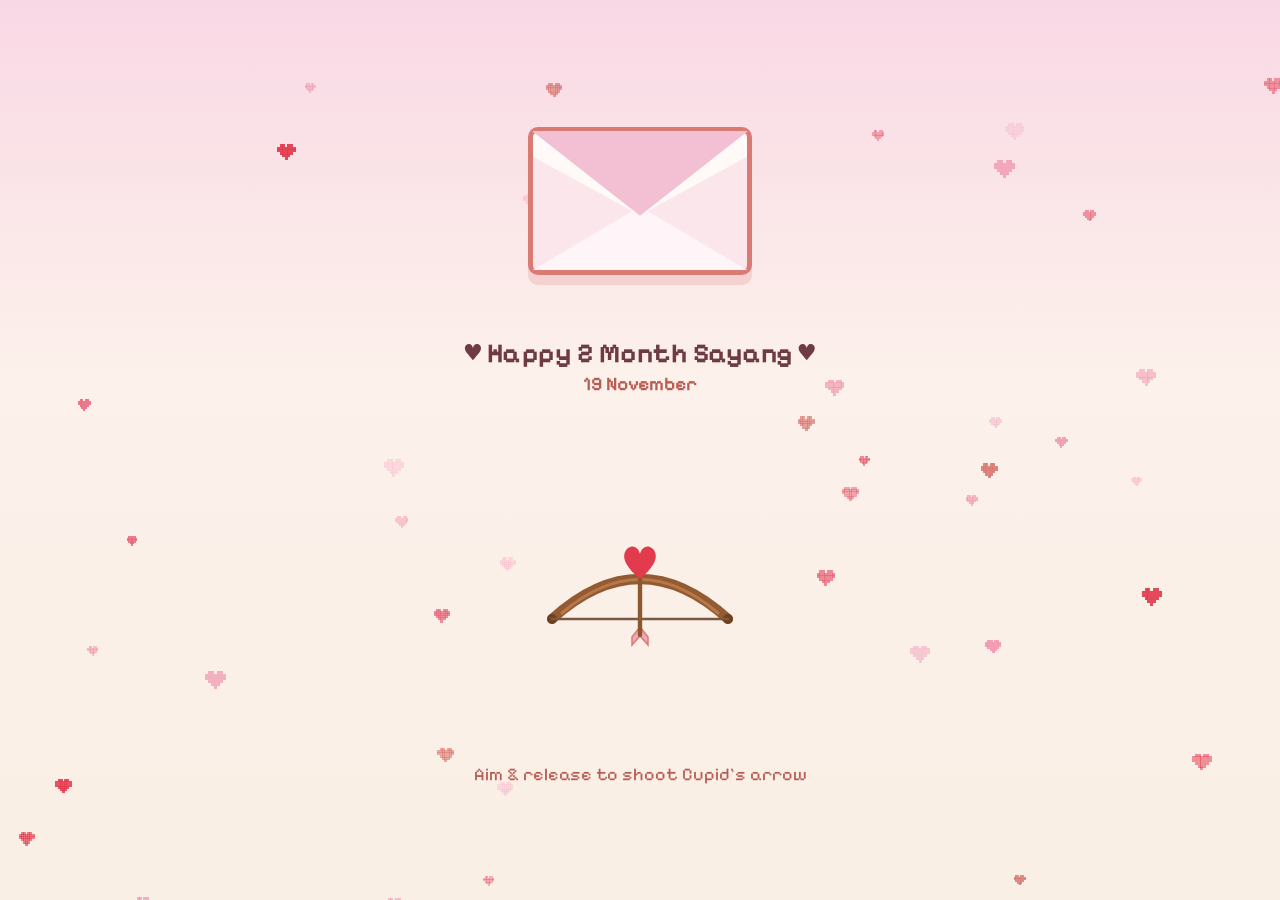
==== index.html @ 375044bc "Rename Love.html to index.html" ====
<!DOCTYPE html>
<html lang="id">
<head>
  <meta charset="UTF-8" />
  <meta name="viewport" content="width=device-width, initial-scale=1.0" />
  <link rel="icon" href="love.png" />
  <title>Happy 2 Month Anniversary</title>
  <link rel="preconnect" href="https://fonts.googleapis.com" />
  <link rel="preconnect" href="https://fonts.gstatic.com" crossorigin />
  <link href="https://fonts.googleapis.com/css2?family=Pixelify+Sans:wght@500;600;700&family=VT323&display=swap" rel="stylesheet" />
  <link rel="stylesheet" href="style.css" />
</head>
<body>
  <!-- Kanvas Hujan Ambient Love dari Atas ke Bawah -->
  <canvas id="heartRainCanvas"></canvas>

  <!-- =====================================================================
       SCENE 1: AMPLOP & PANAH CUPID (FOTO 1)
       ===================================================================== -->
  <main id="sceneCupid" class="scene active">
    <div class="cupid-container">
      <!-- Amplop Pink Retro -->
      <div id="envelopeWrap" class="envelope-wrap" aria-label="Surat Anniversary">
        <div class="envelope-box">
          <div class="envelope-flap" id="envelopeFlap"></div>
          <div class="envelope-pocket-left"></div>
          <div class="envelope-pocket-right"></div>
          <div class="envelope-pocket-bottom"></div>

          <!-- Panah Love yang Menancap di Tengah Amplop Saat Kena -->
          <div id="stuckArrow" class="stuck-arrow" aria-hidden="true">
            <svg width="44" height="58" viewBox="0 0 44 58" overflow="visible">
              <rect x="20" y="24" width="4" height="30" rx="2" fill="#8d5730" />
              <path d="M22 28 C12 20, 6 12, 13 6 C17 3, 21 6, 22 10 C23 6, 27 3, 31 6 C38 12, 32 20, 22 28 Z" fill="#e23b4e" />
            </svg>
          </div>
        </div>
      </div>

      <!-- Teks Bersih Tanpa Kotak Background Putih -->
      <div class="envelope-caption">
        <p class="title-main">♥ Happy 2 Month Sayang ♥</p>
        <p class="title-date">19 November</p>
      </div>

      <!-- Area Busur & Panah Cupid (Lengkungan Kayu di Atas, Senar di Bawah) -->
      <div id="bowStage" class="bow-stage" role="button" tabindex="0" aria-label="Tarik dan lepaskan panah Cupid">
        <svg id="cupidSvg" width="260" height="230" viewBox="0 0 260 230" overflow="visible">
          <!-- Lengkungan Kayu Busur Menghadap ke Atas (∩) -->
          <path
            id="bowWood"
            d="M 42 155 Q 130 75 218 155"
            fill="none"
            stroke="#945b32"
            stroke-width="10"
            stroke-linecap="round"
          />
          <!-- Highlight Kayu Halus -->
          <path
            id="bowWoodHighlight"
            d="M 52 149 Q 130 82 208 149"
            fill="none"
            stroke="#b67849"
            stroke-width="3"
            stroke-linecap="round"
          />
          <!-- Ujung Pengait Tali Busur -->
          <circle id="tipLeft" cx="42" cy="155" r="5" fill="#6f4120" />
          <circle id="tipRight" cx="218" cy="155" r="5" fill="#6f4120" />

          <!-- Senar / Tali Busur di Bagian Bawah -->
          <path
            id="bowString"
            d="M 42 155 Q 130 155 218 155"
            fill="none"
            stroke="#7b5843"
            stroke-width="2.5"
            stroke-linecap="round"
          />

          <!-- Anak Panah Berujung Love Merah Utuh Menghadap ke Atas -->
          <g id="arrowGroup" transform="translate(130, 125)">
            <!-- Bulu Ekor Panah -->
            <path d="M -8 48 L 0 38 L 8 48 L 8 56 L 0 47 L -8 56 Z" fill="#f3a6b8" stroke="#d97b73" stroke-width="1.5" />
            <!-- Batang Kayu Panah -->
            <rect x="-2.2" y="-18" width="4.4" height="66" rx="2" fill="#8d5730" />
            <!-- Ujung Panah Bentuk Love Merah Utuh (Tidak Terpotong) -->
            <path
              d="M 0 -10 C -13 -21, -21 -33, -12 -41 C -7 -45, -1 -41, 0 -35 C 1 -41, 7 -45, 12 -41 C 21 -33, 13 -21, 0 -10 Z"
              fill="#e23b4e"
            />
          </g>
        </svg>
      </div>

      <p class="aim-hint">Aim &amp; release to shoot Cupid's arrow</p>
    </div>
  </main>

  <!-- =====================================================================
       SCENE 2: JENDELA RETRO KUCING PIXEL & YES/NO (FOTO 2)
       ===================================================================== -->
  <section id="sceneWindow" class="scene hidden" aria-hidden="true">
    <div class="retro-window">
      <!-- Titlebar Window -->
      <div class="window-titlebar">
        <span class="window-title">LOVE</span>
        <div class="window-controls" aria-hidden="true">
          <span class="win-btn">_</span>
          <span class="win-btn">□</span>
          <span class="win-btn">×</span>
        </div>
      </div>

      <!-- Sub-bar Hati -->
      <div class="window-subbar" aria-hidden="true">
        <span>♥</span>
        <span class="dot">▪</span>
        <span>♥</span>
        <span class="dot">▪</span>
        <span>♥</span>
      </div>

      <!-- Area Pink Gingham -->
      <div id="ginghamArea" class="window-body">
        <!-- Tampilan Pertanyaan + Kucing Pixel + Tombol YES / NO -->
        <div id="questionView" class="question-view">
          <h1 class="question-text">Happy 2 month, my love ♡<br />Still love me?</h1>

          <!-- Kucing Hitam Pixel Memegang Love -->
          <div class="cat-stage">
            <canvas id="pixelCatCanvas" width="170" height="145"></canvas>
          </div>

          <!-- Area Tombol YES & NO Berdampingan -->
          <div id="buttonArena" class="button-arena">
            <button id="yesBtn" type="button" class="retro-btn btn-yes">YES</button>
            <button id="noBtn" type="button" class="retro-btn btn-no">NO</button>
          </div>
        </div>

        <!-- Tampilan Video Perayaan Saat Tombol YES Dipilih -->
        <div id="celebrationView" class="celebration-view hidden">
          <h2 class="celeb-title">Yippeeee! ♥ Happy 2 Months sayangggg!</h2>
          <p class="celeb-subtitle">Forever with kinannnn ♡</p>

          <div class="video-frame">
            <!-- ============================================================
                 MASUKKAN VIDEO KAMU DI BAWAH INI!
                 Ganti bagian src="" dengan nama file video kamu
                 (contoh: src="video-anniversary.mp4") atau URL video kamu.
                 ============================================================ -->
            <video id="anniversaryVideo" src="video.mov" controls playsinline></video>

            <!-- Pesan otomatis hilang jika atribut src="" di atas sudah diisi -->
            <div id="videoPlaceholderMsg" class="video-placeholder">
              <p>♥ Tempat Video Spesial Kita ♥</p>
              <span>Isi <code>src="..."</code> pada tag <code>&lt;video&gt;</code> di file <code>index.html</code> untuk menampilkan videomu.</span>
            </div>
          </div>
        </div>
      </div>
    </div>
  </section>

  <script src="script.js"></script>
</body>
</html>
---- style.css ----
/* =====================================================================
   CHECKPOINT v1 (SAVED VERSION - HUMAN TOUCH EDITION) — CSS
   ===================================================================== */
:root {
  --coral: #d97b73;
  --coral-dark: #b95c54;
  --red: #e23b4e;
  --pink-soft: #f6c7d8;
  --pink-flap: #f3bfd3;
  --cream: #fdf5ec;
  --white-warm: #fffaf7;
  --text-brown: #6f3b43;
}

* {
  box-sizing: border-box;
  margin: 0;
  padding: 0;
  user-select: none;
  -webkit-tap-highlight-color: transparent;
}

html,
body {
  width: 100%;
  height: 100%;
  overflow: hidden;
  font-family: "Pixelify Sans", "VT323", monospace;
  color: var(--text-brown);
  background: linear-gradient(180deg, #f9d8e5 0%, #fcf1eb 42%, #f9efe4 100%);
}

/* Kanvas Hujan Love Ambient (Atas ke Bawah) */
#heartRainCanvas {
  position: fixed;
  inset: 0;
  width: 100%;
  height: 100%;
  pointer-events: none;
  z-index: 1;
}

/* Pengaturan Scene */
.scene {
  position: fixed;
  inset: 0;
  display: flex;
  align-items: center;
  justify-content: center;
  z-index: 2;
  padding: 16px;
  transition: opacity 0.55s ease, transform 0.55s ease;
}

.scene.hidden {
  opacity: 0;
  pointer-events: none;
  transform: scale(0.96);
}

.scene.active {
  opacity: 1;
  pointer-events: auto;
  transform: scale(1);
}

/* =====================================================================
   SCENE 1: AMPLOP & PANAH CUPID
   ===================================================================== */
.cupid-container {
  width: 100%;
  max-width: 420px;
  display: flex;
  flex-direction: column;
  align-items: center;
  justify-content: space-between;
  height: min(92vh, 690px);
  padding: 14px 0 10px;
}

.envelope-wrap {
  position: relative;
  margin-top: 8px;
  transition: transform 0.25s cubic-bezier(0.34, 1.56, 0.64, 1);
}

.envelope-wrap.hit-bounce {
  transform: scale(1.07) rotate(-1.5deg);
}

.envelope-box {
  position: relative;
  width: 224px;
  height: 148px;
  background: var(--white-warm);
  border: 5px solid var(--coral);
  border-radius: 10px;
  box-shadow: 0 10px 0 rgba(217, 123, 115, 0.22);
  overflow: visible;
}

/* Tutup Segitiga Atas Amplop */
.envelope-flap {
  position: absolute;
  top: -1px;
  left: -1px;
  width: 216px;
  height: 92px;
  background: var(--pink-flap);
  clip-path: polygon(0 0, 100% 0, 50% 92%);
  transform-origin: top center;
  transition: transform 0.65s cubic-bezier(0.34, 1.56, 0.64, 1);
  z-index: 3;
}

.envelope-flap.open {
  transform: rotateX(180deg);
  z-index: 0;
}

/* Lipatan Samping & Bawah Amplop */
.envelope-pocket-left {
  position: absolute;
  inset: 0;
  background: rgba(243, 191, 211, 0.35);
  clip-path: polygon(0 18%, 52% 62%, 0 100%);
  z-index: 2;
}

.envelope-pocket-right {
  position: absolute;
  inset: 0;
  background: rgba(243, 191, 211, 0.35);
  clip-path: polygon(100% 18%, 48% 62%, 100% 100%);
  z-index: 2;
}

.envelope-pocket-bottom {
  position: absolute;
  inset: 0;
  border-top: 2px solid rgba(217, 123, 115, 0.45);
  clip-path: polygon(0 100%, 50% 54%, 100% 100%);
  background: #fff4f7;
  z-index: 2;
}

/* Panah Menancap di Tengah Amplop */
.stuck-arrow {
  position: absolute;
  left: 50%;
  top: 52%;
  transform: translate(-50%, -50%) scale(0);
  opacity: 0;
  z-index: 5;
  pointer-events: none;
  transition: transform 0.28s cubic-bezier(0.34, 1.56, 0.64, 1), opacity 0.15s ease;
}

.stuck-arrow.visible {
  transform: translate(-50%, -50%) scale(1);
  opacity: 1;
}

/* Teks Ucapan Bersih Tanpa Kotak Background Putih */
.envelope-caption {
  text-align: center;
  background: transparent;
  margin-top: -8px;
}

.title-main {
  font-size: clamp(1.35rem, 4.8vw, 1.7rem);
  font-weight: 700;
  color: var(--text-brown);
  letter-spacing: 0.5px;
  background: transparent;
}

.title-date {
  font-size: clamp(1rem, 3.6vw, 1.2rem);
  font-weight: 600;
  color: var(--coral-dark);
  margin-top: 2px;
  background: transparent;
}

/* Busur & Panah Cupid */
.bow-stage {
  position: relative;
  width: 260px;
  height: 230px;
  display: flex;
  align-items: center;
  justify-content: center;
  cursor: grab;
  touch-action: none;
  overflow: visible;
}

.bow-stage:active {
  cursor: grabbing;
}

#cupidSvg {
  overflow: visible;
}

.aim-hint {
  font-size: clamp(0.95rem, 3.5vw, 1.12rem);
  color: var(--coral-dark);
  text-align: center;
  background: transparent;
  animation: gentlePulse 2.2s ease-in-out infinite;
}

@keyframes gentlePulse {
  0%, 100% {
    opacity: 0.72;
    transform: translateY(0);
  }
  50% {
    opacity: 1;
    transform: translateY(-2px);
  }
}

/* =====================================================================
   SCENE 2: JENDELA RETRO KUCING PIXEL & TOMBOL YES/NO
   ===================================================================== */
.retro-window {
  width: min(92vw, 410px);
  border: 5px solid var(--coral);
  border-radius: 14px;
  background: var(--white-warm);
  box-shadow: 0 16px 34px rgba(173, 86, 98, 0.24);
  overflow: hidden;
  animation: windowPop 0.45s cubic-bezier(0.34, 1.56, 0.64, 1);
}

@keyframes windowPop {
  0% {
    opacity: 0;
    transform: scale(0.84) translateY(18px);
  }
  100% {
    opacity: 1;
    transform: scale(1) translateY(0);
  }
}

/* Titlebar */
.window-titlebar {
  display: flex;
  align-items: center;
  justify-content: space-between;
  padding: 8px 12px;
  background: #f6cedc;
  border-bottom: 4px solid var(--coral);
}

.window-title {
  font-size: 1.15rem;
  font-weight: 700;
  letter-spacing: 1.5px;
  color: var(--text-brown);
}

.window-controls {
  display: flex;
  gap: 6px;
}

.win-btn {
  width: 22px;
  height: 22px;
  display: inline-flex;
  align-items: center;
  justify-content: center;
  background: var(--white-warm);
  border: 2.5px solid var(--coral);
  border-radius: 4px;
  font-size: 0.85rem;
  font-weight: 700;
  line-height: 1;
  color: var(--text-brown);
}

/* Sub-bar Hati */
.window-subbar {
  display: flex;
  align-items: center;
  justify-content: center;
  gap: 12px;
  padding: 6px 0;
  background: #fbe3ec;
  border-bottom: 4px solid var(--coral);
  color: var(--red);
  font-size: 1.05rem;
}

.window-subbar .dot {
  color: var(--coral);
  font-size: 0.75rem;
}

/* Body Kotak-Kotak Pink Gingham */
.window-body {
  position: relative;
  min-height: 365px;
  padding: 22px 18px 26px;
  display: flex;
  flex-direction: column;
  align-items: center;
  justify-content: center;
  background-color: #fff7fa;
  background-image:
    linear-gradient(90deg, rgba(242, 184, 203, 0.44) 50%, transparent 50%),
    linear-gradient(rgba(242, 184, 203, 0.44) 50%, transparent 50%);
  background-size: 24px 24px;
  overflow: hidden;
}

.question-view {
  width: 100%;
  display: flex;
  flex-direction: column;
  align-items: center;
  gap: 12px;
}

.question-view.hidden,
.celebration-view.hidden {
  display: none;
}

/* Teks Pertanyaan Tanpa Kotak Putih */
.question-text {
  font-size: clamp(1.22rem, 4.4vw, 1.48rem);
  font-weight: 700;
  line-height: 1.32;
  text-align: center;
  color: var(--text-brown);
  background: transparent;
  text-shadow: 0 2px 0 rgba(255, 250, 247, 0.9);
}

.cat-stage {
  display: flex;
  align-items: center;
  justify-content: center;
  margin: 2px 0;
}

#pixelCatCanvas {
  display: block;
  image-rendering: pixelated;
}

/* Tombol YES & NO Berdampingan */
.button-arena {
  position: relative;
  width: 100%;
  min-height: 68px;
  display: flex;
  align-items: center;
  justify-content: center;
  gap: 20px;
  margin-top: 4px;
}

.retro-btn {
  font-family: "Pixelify Sans", monospace;
  font-size: 1.15rem;
  font-weight: 700;
  letter-spacing: 1px;
  padding: 10px 26px;
  background: var(--white-warm);
  color: var(--text-brown);
  border: 4px solid var(--coral);
  border-radius: 8px;
  box-shadow: 0 4px 0 rgba(217, 123, 115, 0.35);
  cursor: pointer;
  transition: transform 0.25s cubic-bezier(0.34, 1.56, 0.64, 1), left 0.25s ease, top 0.25s ease;
}

.retro-btn:active {
  box-shadow: 0 1px 0 rgba(217, 123, 115, 0.35);
}

/* Garis Putus-Putus di Luar Tombol YES Seperti Foto 2 */
.btn-yes {
  outline: 2.5px dashed var(--coral);
  outline-offset: 4px;
  z-index: 4;
}

/* Saat NO Diklik: YES Bergeser Halus ke Tengah & Membesar */
.btn-yes.centered-grow {
  position: absolute;
  left: 50%;
  top: 50%;
  transform: translate(-50%, -50%) scale(var(--yes-scale, 1.18));
}

.btn-no {
  z-index: 5;
}

/* =====================================================================
   TAMPILAN VIDEO PERAYAAN (SAAT YES DIPILIH)
   ===================================================================== */
.celebration-view {
  width: 100%;
  display: flex;
  flex-direction: column;
  align-items: center;
  gap: 10px;
  animation: windowPop 0.45s cubic-bezier(0.34, 1.56, 0.64, 1);
}

.celeb-title {
  font-size: clamp(1.3rem, 4.6vw, 1.55rem);
  font-weight: 700;
  text-align: center;
  color: var(--red);
  background: transparent;
  text-shadow: 0 2px 0 rgba(255, 250, 247, 0.92);
}

.celeb-subtitle {
  font-size: 1.02rem;
  font-weight: 600;
  text-align: center;
  color: var(--text-brown);
  background: transparent;
  text-shadow: 0 2px 0 rgba(255, 250, 247, 0.92);
}

.video-frame {
  position: relative;
  width: 100%;
  aspect-ratio: 16 / 10;
  background: #2b181d;
  border: 4px solid var(--coral);
  border-radius: 10px;
  overflow: hidden;
  box-shadow: 0 8px 18px rgba(173, 86, 98, 0.22);
  margin-top: 4px;
}

.video-frame video {
  width: 100%;
  height: 100%;
  object-fit: cover;
  display: block;
}

.video-placeholder {
  position: absolute;
  inset: 0;
  display: flex;
  flex-direction: column;
  align-items: center;
  justify-content: center;
  text-align: center;
  padding: 16px;
  background: #fff5f8;
  color: var(--text-brown);
  gap: 8px;
}

.video-placeholder p {
  font-size: 1.12rem;
  font-weight: 700;
  color: var(--red);
}

.video-placeholder span {
  font-size: 0.92rem;
  line-height: 1.4;
}

.video-placeholder code {
  background: #f8dce6;
  padding: 1px 5px;
  border-radius: 4px;
  font-family: monospace;
  font-size: 0.85rem;
}
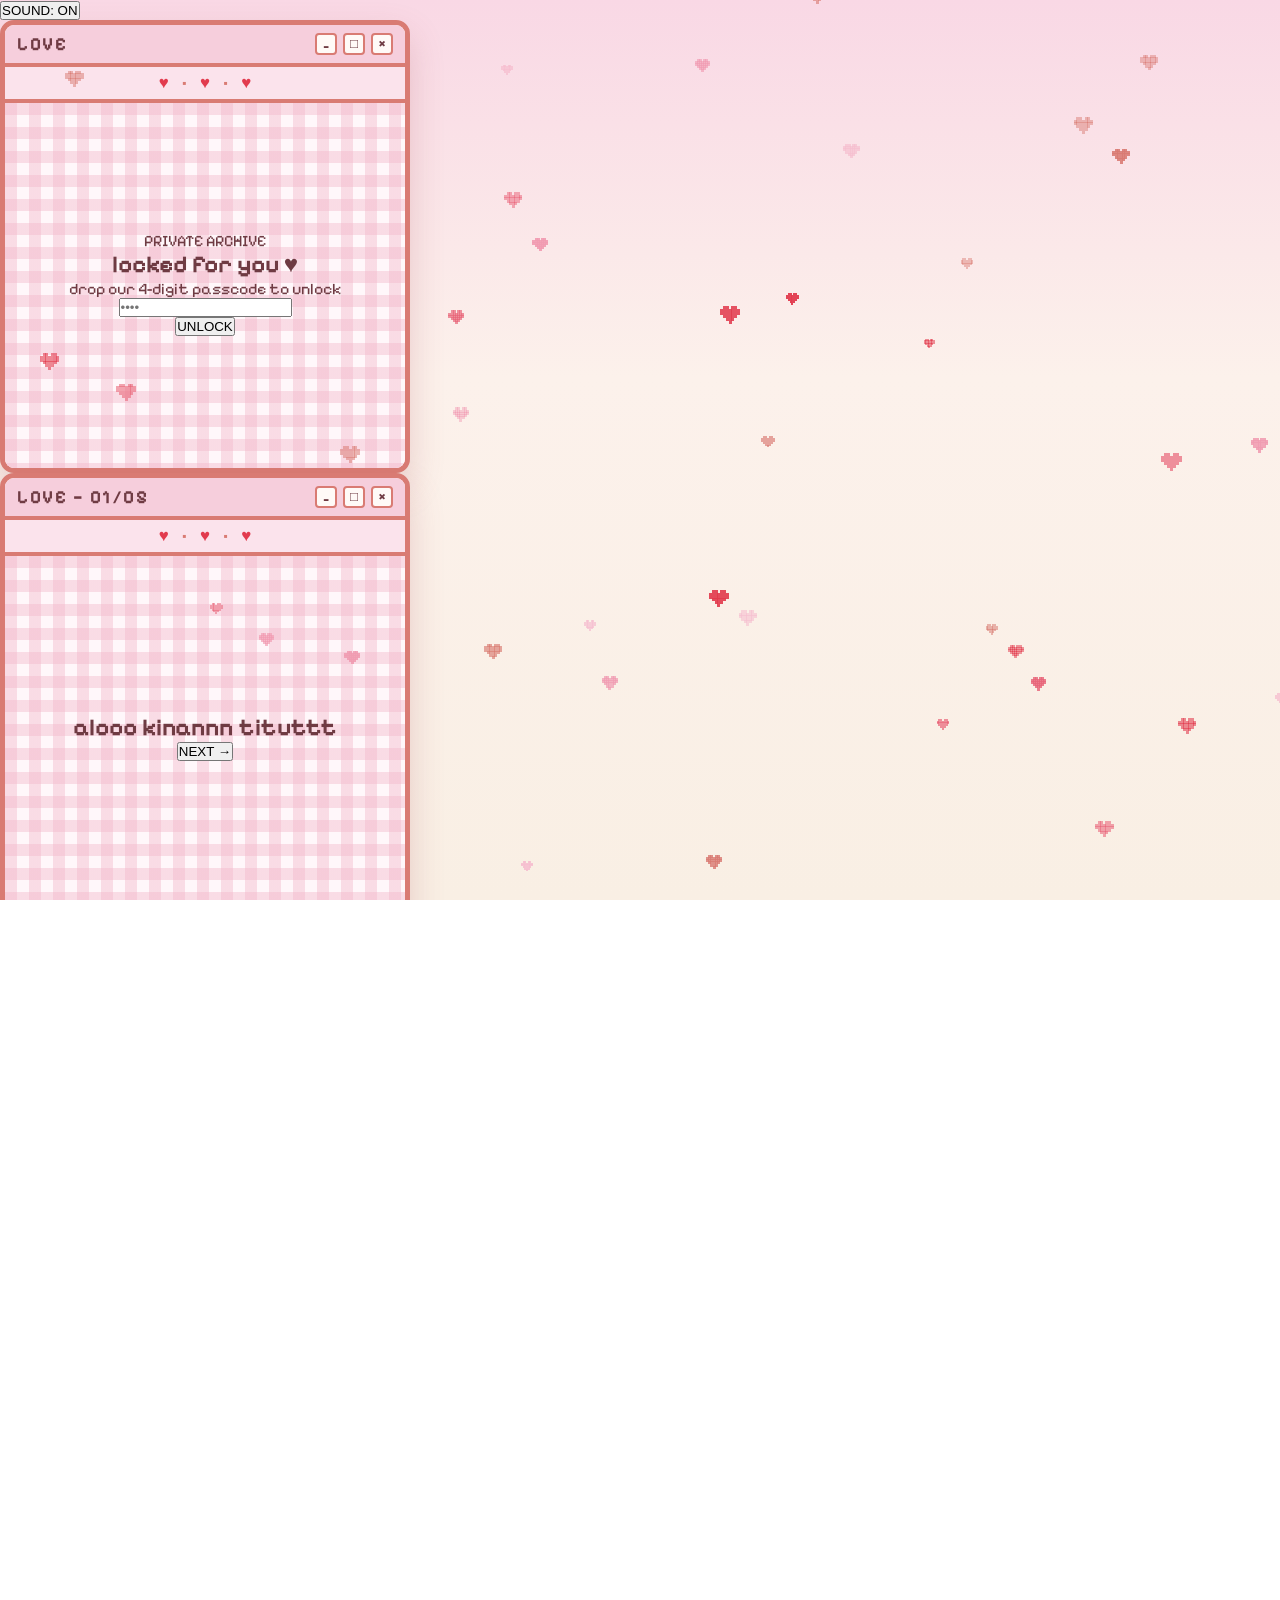
==== commit a482ed0a: "Update index.html" ====
--- a/index.html
+++ b/index.html
@@ -1,108 +1,31 @@
 <!DOCTYPE html>
-<html lang="id">
+<html lang="en">
 <head>
   <meta charset="UTF-8" />
   <meta name="viewport" content="width=device-width, initial-scale=1.0" />
+  <title>19.11.2026 ♡ 2 Months</title>
   <link rel="icon" href="love.png" />
-  <title>Happy 2 Month Anniversary</title>
   <link rel="preconnect" href="https://fonts.googleapis.com" />
   <link rel="preconnect" href="https://fonts.gstatic.com" crossorigin />
   <link href="https://fonts.googleapis.com/css2?family=Pixelify+Sans:wght@500;600;700&family=VT323&display=swap" rel="stylesheet" />
   <link rel="stylesheet" href="style.css" />
 </head>
 <body>
-  <!-- Kanvas Hujan Ambient Love dari Atas ke Bawah -->
+
+  <!-- Hujan Ambient Love dari Atas ke Bawah -->
   <canvas id="heartRainCanvas"></canvas>
 
-  <!-- =====================================================================
-       SCENE 1: AMPLOP & PANAH CUPID (FOTO 1)
-       ===================================================================== -->
-  <main id="sceneCupid" class="scene active">
-    <div class="cupid-container">
-      <!-- Amplop Pink Retro -->
-      <div id="envelopeWrap" class="envelope-wrap" aria-label="Surat Anniversary">
-        <div class="envelope-box">
-          <div class="envelope-flap" id="envelopeFlap"></div>
-          <div class="envelope-pocket-left"></div>
-          <div class="envelope-pocket-right"></div>
-          <div class="envelope-pocket-bottom"></div>
-
-          <!-- Panah Love yang Menancap di Tengah Amplop Saat Kena -->
-          <div id="stuckArrow" class="stuck-arrow" aria-hidden="true">
-            <svg width="44" height="58" viewBox="0 0 44 58" overflow="visible">
-              <rect x="20" y="24" width="4" height="30" rx="2" fill="#8d5730" />
-              <path d="M22 28 C12 20, 6 12, 13 6 C17 3, 21 6, 22 10 C23 6, 27 3, 31 6 C38 12, 32 20, 22 28 Z" fill="#e23b4e" />
-            </svg>
-          </div>
-        </div>
-      </div>
-
-      <!-- Teks Bersih Tanpa Kotak Background Putih -->
-      <div class="envelope-caption">
-        <p class="title-main">♥ Happy 2 Month Sayang ♥</p>
-        <p class="title-date">19 November</p>
-      </div>
-
-      <!-- Area Busur & Panah Cupid (Lengkungan Kayu di Atas, Senar di Bawah) -->
-      <div id="bowStage" class="bow-stage" role="button" tabindex="0" aria-label="Tarik dan lepaskan panah Cupid">
-        <svg id="cupidSvg" width="260" height="230" viewBox="0 0 260 230" overflow="visible">
-          <!-- Lengkungan Kayu Busur Menghadap ke Atas (∩) -->
-          <path
-            id="bowWood"
-            d="M 42 155 Q 130 75 218 155"
-            fill="none"
-            stroke="#945b32"
-            stroke-width="10"
-            stroke-linecap="round"
-          />
-          <!-- Highlight Kayu Halus -->
-          <path
-            id="bowWoodHighlight"
-            d="M 52 149 Q 130 82 208 149"
-            fill="none"
-            stroke="#b67849"
-            stroke-width="3"
-            stroke-linecap="round"
-          />
-          <!-- Ujung Pengait Tali Busur -->
-          <circle id="tipLeft" cx="42" cy="155" r="5" fill="#6f4120" />
-          <circle id="tipRight" cx="218" cy="155" r="5" fill="#6f4120" />
-
-          <!-- Senar / Tali Busur di Bagian Bawah -->
-          <path
-            id="bowString"
-            d="M 42 155 Q 130 155 218 155"
-            fill="none"
-            stroke="#7b5843"
-            stroke-width="2.5"
-            stroke-linecap="round"
-          />
-
-          <!-- Anak Panah Berujung Love Merah Utuh Menghadap ke Atas -->
-          <g id="arrowGroup" transform="translate(130, 125)">
-            <!-- Bulu Ekor Panah -->
-            <path d="M -8 48 L 0 38 L 8 48 L 8 56 L 0 47 L -8 56 Z" fill="#f3a6b8" stroke="#d97b73" stroke-width="1.5" />
-            <!-- Batang Kayu Panah -->
-            <rect x="-2.2" y="-18" width="4.4" height="66" rx="2" fill="#8d5730" />
-            <!-- Ujung Panah Bentuk Love Merah Utuh (Tidak Terpotong) -->
-            <path
-              d="M 0 -10 C -13 -21, -21 -33, -12 -41 C -7 -45, -1 -41, 0 -35 C 1 -41, 7 -45, 12 -41 C 21 -33, 13 -21, 0 -10 Z"
-              fill="#e23b4e"
-            />
-          </g>
-        </svg>
-      </div>
-
-      <p class="aim-hint">Aim &amp; release to shoot Cupid's arrow</p>
-    </div>
-  </main>
-
-  <!-- =====================================================================
-       SCENE 2: JENDELA RETRO KUCING PIXEL & YES/NO (FOTO 2)
-       ===================================================================== -->
-  <section id="sceneWindow" class="scene hidden" aria-hidden="true">
-    <div class="retro-window">
-      <!-- Titlebar Window -->
+  <!-- Musik Latar -->
+  <audio id="bg-music" loop>
+    <source src="musik.mp3" type="audio/mpeg" />
+  </audio>
+  <button id="music-toggle" class="music-btn hidden" onclick="toggleMusic()">SOUND: ON</button>
+
+  <!-- =====================================================================
+       0. LOCK SCREEN (PASSCODE: 1909)
+       ===================================================================== -->
+  <section id="lock-screen" class="screen active">
+    <div class="retro-window">
       <div class="window-titlebar">
         <span class="window-title">LOVE</span>
         <div class="window-controls" aria-hidden="true">
@@ -111,53 +34,220 @@
           <span class="win-btn">×</span>
         </div>
       </div>
-
-      <!-- Sub-bar Hati -->
-      <div class="window-subbar" aria-hidden="true">
-        <span>♥</span>
-        <span class="dot">▪</span>
-        <span>♥</span>
-        <span class="dot">▪</span>
-        <span>♥</span>
-      </div>
-
-      <!-- Area Pink Gingham -->
+      <div class="window-subbar" aria-hidden="true">
+        <span>♥</span><span class="dot">▪</span><span>♥</span><span class="dot">▪</span><span>♥</span>
+      </div>
+
+      <div class="window-body">
+        <span class="badge">PRIVATE ARCHIVE</span>
+        <h2>locked for you ♥</h2>
+        <p class="cute-desc">drop our 4-digit passcode to unlock</p>
+        <input type="password" id="passcode" maxlength="4" placeholder="••••" inputmode="numeric" />
+        <p id="error-msg" class="error-text"></p>
+        <button class="btn-retro" onclick="unlockStory()">UNLOCK</button>
+      </div>
+    </div>
+  </section>
+
+  <!-- =====================================================================
+       1. BABAK 1: SAPAAN PERSONAL & TYPEWRITER
+       ===================================================================== -->
+  <section id="step-1" class="screen">
+    <div class="retro-window">
+      <div class="window-titlebar">
+        <span class="window-title">LOVE — 01/05</span>
+        <div class="window-controls" aria-hidden="true">
+          <span class="win-btn">_</span>
+          <span class="win-btn">□</span>
+          <span class="win-btn">×</span>
+        </div>
+      </div>
+      <div class="window-subbar" aria-hidden="true">
+        <span>♥</span><span class="dot">▪</span><span>♥</span><span class="dot">▪</span><span>♥</span>
+      </div>
+
+      <div class="window-body">
+        <h2>alooo kinannn tituttt</h2>
+        <div class="letter-paper">
+          <p id="typewriter-text" class="story-text"></p>
+        </div>
+        <button id="btn-step-1" class="btn-retro hidden" onclick="nextStep(2)">NEXT →</button>
+      </div>
+    </div>
+  </section>
+
+  <!-- =====================================================================
+       2. BABAK 2: HITUNGAN WAKTU (19 09 2026 — 19 11 2026)
+       ===================================================================== -->
+  <section id="step-2" class="screen">
+    <div class="retro-window">
+      <div class="window-titlebar">
+        <span class="window-title">LOVE — 02/05</span>
+        <div class="window-controls" aria-hidden="true">
+          <span class="win-btn">_</span>
+          <span class="win-btn">□</span>
+          <span class="win-btn">×</span>
+        </div>
+      </div>
+      <div class="window-subbar" aria-hidden="true">
+        <span>♥</span><span class="dot">▪</span><span>♥</span><span class="dot">▪</span><span>♥</span>
+      </div>
+
+      <div class="window-body">
+        <span class="badge">19.09.2026 — 19.11.2026</span>
+        <h2>two months of us ♥</h2>
+        <p class="subtitle">every second since day one has been unmatched:</p>
+
+        <div class="counter-grid">
+          <div class="time-box"><span id="days">0</span><small>Days</small></div>
+          <div class="time-box"><span id="months">0</span><small>Months</small></div>
+          <div class="time-box"><span id="hours">0</span><small>Hours</small></div>
+          <div class="time-box"><span id="minutes">0</span><small>Minutes</small></div>
+        </div>
+
+        <p class="romantic-note">
+          two months down, and somehow every single day with you still feels like my favorite part of life. here's to growing closer, stronger, and building our forever together ♡
+        </p>
+        <button class="btn-retro" onclick="nextStep(3)">OUR MEMORIES →</button>
+      </div>
+    </div>
+  </section>
+
+  <!-- =====================================================================
+       3. BABAK 3: GALERI KENANGAN POLAROID
+       ===================================================================== -->
+  <section id="step-3" class="screen">
+    <div class="retro-window">
+      <div class="window-titlebar">
+        <span class="window-title">LOVE — 03/05</span>
+        <div class="window-controls" aria-hidden="true">
+          <span class="win-btn">_</span>
+          <span class="win-btn">□</span>
+          <span class="win-btn">×</span>
+        </div>
+      </div>
+      <div class="window-subbar" aria-hidden="true">
+        <span>♥</span><span class="dot">▪</span><span>♥</span><span class="dot">▪</span><span>♥</span>
+      </div>
+
+      <div class="window-body">
+        <h2>core memories</h2>
+        <p class="subtitle">tap each pic to read the hidden note</p>
+
+        <div class="polaroid-gallery">
+          <div class="polaroid tilt-left" onclick="toggleCaption(this)">
+            <img src="p1.jpg" alt="Memory 1" />
+            <div class="polaroid-title">chapter #01</div>
+            <p class="polaroid-note hidden">the exact moment i realized your smile hits different.</p>
+          </div>
+          <div class="polaroid tilt-right" onclick="toggleCaption(this)">
+            <img src="p2.jpg" alt="Memory 2" />
+            <div class="polaroid-title">chapter #02</div>
+            <p class="polaroid-note hidden">talking for hours and completely losing track of time with you.</p>
+          </div>
+          <div class="polaroid tilt-right" onclick="toggleCaption(this)">
+            <img src="p3.jpg" alt="Memory 3" />
+            <div class="polaroid-title">chapter #03</div>
+            <p class="polaroid-note hidden">simple days, zero stress, just pure good vibes together.</p>
+          </div>
+          <div class="polaroid tilt-left" onclick="toggleCaption(this)">
+            <img src="p4.jpg" alt="Memory 4" />
+            <div class="polaroid-title">chapter #04</div>
+            <p class="polaroid-note hidden">thank you for always being my safe place, fr.</p>
+          </div>
+        </div>
+
+        <button class="btn-retro" onclick="nextStep(4)">PLAY OUR CLIP →</button>
+      </div>
+    </div>
+  </section>
+
+  <!-- =====================================================================
+       4. BABAK 4: PEMUTAR VIDEO MOMEN
+       ===================================================================== -->
+  <section id="step-4" class="screen">
+    <div class="retro-window">
+      <div class="window-titlebar">
+        <span class="window-title">LOVE — 04/05</span>
+        <div class="window-controls" aria-hidden="true">
+          <span class="win-btn">_</span>
+          <span class="win-btn">□</span>
+          <span class="win-btn">×</span>
+        </div>
+      </div>
+      <div class="window-subbar" aria-hidden="true">
+        <span>♥</span><span class="dot">▪</span><span>♥</span><span class="dot">▪</span><span>♥</span>
+      </div>
+
+      <div class="window-body">
+        <h2>mini cinema</h2>
+        <div class="video-frame">
+          <video id="moment-video" controls playsinline>
+            <source src="video.mov" type="video/mp4" />
+            <source src="video.mov" type="video/quicktime" />
+            Your browser does not support the video tag.
+          </video>
+        </div>
+        <p class="romantic-note">replaying this never gets old — lowkey miss you already ♥</p>
+        <button class="btn-retro" onclick="nextStep(5)">FINAL QUIZ →</button>
+      </div>
+    </div>
+  </section>
+
+  <!-- =====================================================================
+       5. BABAK 5: KUIS ALKITAB & KUCING PIXEL (YES / NAH)
+       ===================================================================== -->
+  <section id="step-5" class="screen">
+    <div class="retro-window">
+      <div class="window-titlebar">
+        <span class="window-title">LOVE — 05/05</span>
+        <div class="window-controls" aria-hidden="true">
+          <span class="win-btn">_</span>
+          <span class="win-btn">□</span>
+          <span class="win-btn">×</span>
+        </div>
+      </div>
+      <div class="window-subbar" aria-hidden="true">
+        <span>♥</span><span class="dot">▪</span><span>♥</span><span class="dot">▪</span><span>♥</span>
+      </div>
+
       <div id="ginghamArea" class="window-body">
-        <!-- Tampilan Pertanyaan + Kucing Pixel + Tombol YES / NO -->
-        <div id="questionView" class="question-view">
-          <h1 class="question-text">Happy 2 month, my love ♡<br />Still love me?</h1>
-
-          <!-- Kucing Hitam Pixel Memegang Love -->
+        <!-- Bagian Kuis Alkitab Kita Berdua -->
+        <div id="quiz-section" class="quiz-section">
+          <span class="badge">BIBLE &amp; US CHECK</span>
+          <h2 id="quiz-question">01: which chapter is known as the "love chapter" that reminds us how to love patiently?</h2>
+
+          <div id="quiz-options" class="quiz-buttons">
+            <button class="btn-option" onclick="answerQuiz(1, 'A')">1 Corinthians 13</button>
+            <button class="btn-option" onclick="answerQuiz(1, 'B')">Ecclesiastes 4</button>
+          </div>
+
+          <p id="quiz-reaction" class="reaction-text"></p>
+          <button id="next-quiz-btn" class="btn-retro hidden" onclick="loadNextQuestion()">NEXT QUESTION →</button>
+        </div>
+
+        <!-- Pertanyaan Akhir dengan Kucing Hitam Pixel Memegang Love -->
+        <div id="final-trap" class="final-trap hidden">
+          <h2>Happy 2 month, my love ♡<br />Still love me?</h2>
+
+          <!-- Kucing Hitam Pixel Sesuai Foto Referensi -->
           <div class="cat-stage">
-            <canvas id="pixelCatCanvas" width="170" height="145"></canvas>
-          </div>
-
-          <!-- Area Tombol YES & NO Berdampingan -->
+            <canvas id="pixelCatCanvas" width="156" height="154"></canvas>
+          </div>
+
           <div id="buttonArena" class="button-arena">
-            <button id="yesBtn" type="button" class="retro-btn btn-yes">YES</button>
-            <button id="noBtn" type="button" class="retro-btn btn-no">NO</button>
-          </div>
-        </div>
-
-        <!-- Tampilan Video Perayaan Saat Tombol YES Dipilih -->
-        <div id="celebrationView" class="celebration-view hidden">
-          <h2 class="celeb-title">Yippeeee! ♥ Happy 2 Months sayangggg!</h2>
-          <p class="celeb-subtitle">Forever with kinannnn ♡</p>
-
-          <div class="video-frame">
-            <!-- ============================================================
-                 MASUKKAN VIDEO KAMU DI BAWAH INI!
-                 Ganti bagian src="" dengan nama file video kamu
-                 (contoh: src="video-anniversary.mp4") atau URL video kamu.
-                 ============================================================ -->
-            <video id="anniversaryVideo" src="video.mov" controls playsinline></video>
-
-            <!-- Pesan otomatis hilang jika atribut src="" di atas sudah diisi -->
-            <div id="videoPlaceholderMsg" class="video-placeholder">
-              <p>♥ Tempat Video Spesial Kita ♥</p>
-              <span>Isi <code>src="..."</code> pada tag <code>&lt;video&gt;</code> di file <code>index.html</code> untuk menampilkan videomu.</span>
-            </div>
-          </div>
+            <button id="yesBtn" type="button" class="btn-retro btn-yes" onclick="finishAll()">YES, ALWAYS ♥</button>
+            <button id="noBtn" type="button" class="btn-retro btn-no">nah</button>
+          </div>
+        </div>
+
+        <!-- Pesan Penutup Akhir -->
+        <div id="ending-message" class="ending-message hidden">
+          <div class="ending-hearts">♥ ♥ ♥</div>
+          <h2>best decision ever.</h2>
+          <p class="romantic-note">
+            happy 2 months, kinan. grateful for every prayer, every laugh, and every day God gives us together. love you always ♡
+          </p>
         </div>
       </div>
     </div>
